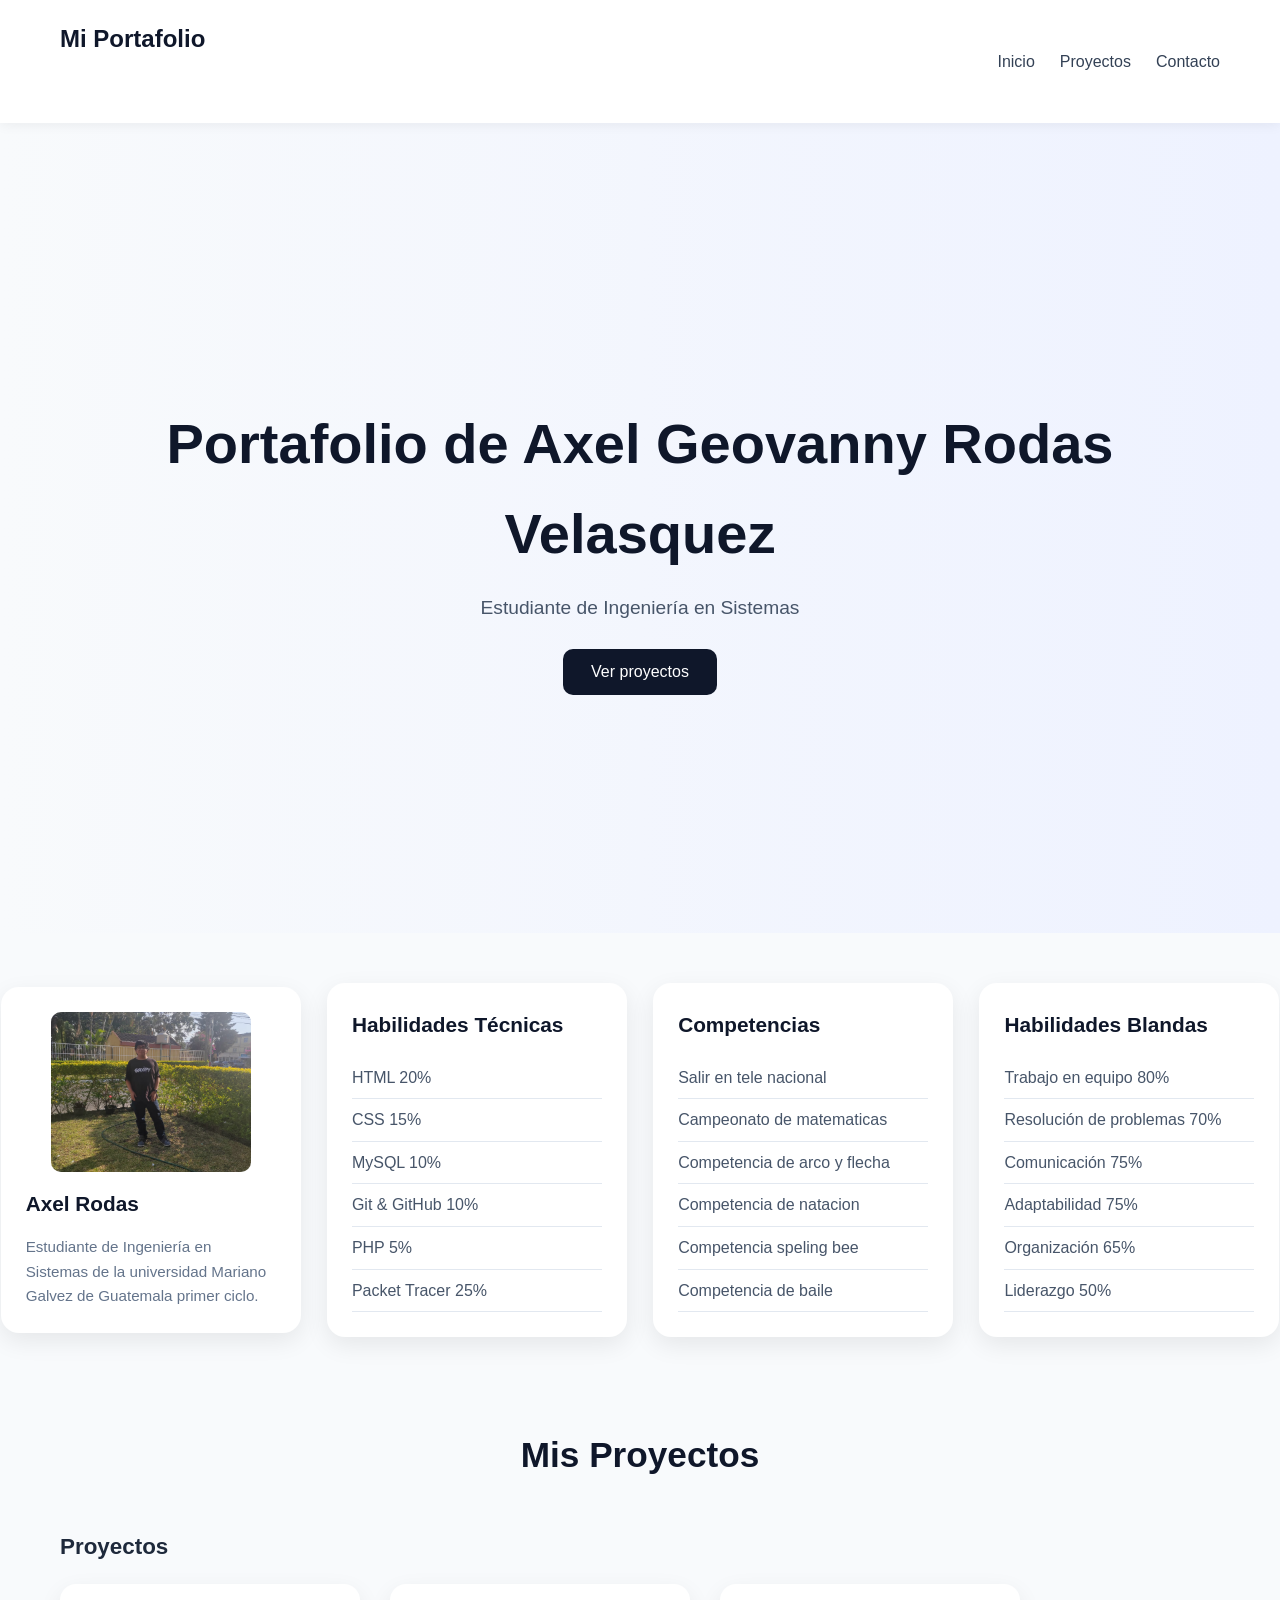
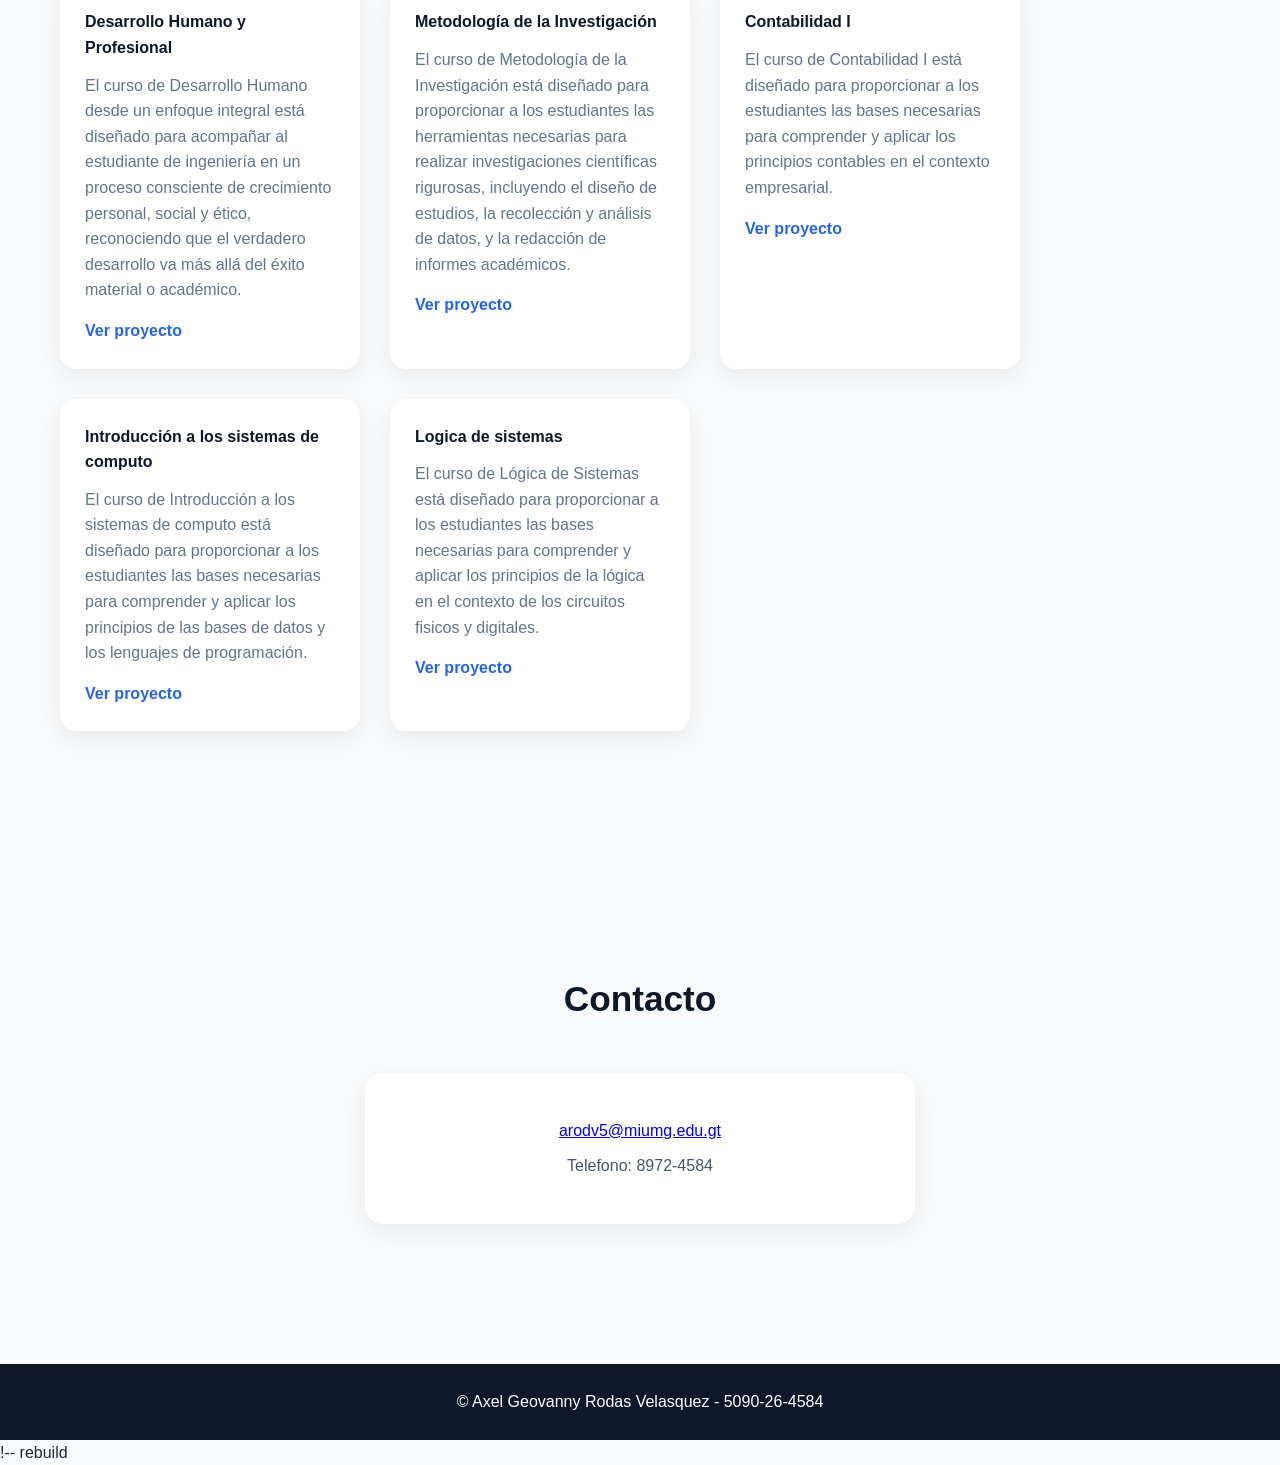
==== index.html @ 3778b122 "lowercase index" ====
<!DOCTYPE html>
<html lang="es">
<head>
    <meta charset="UTF-8">
    <meta name="viewport" content="width=device-width, initial-scale=1.0">
    <title>Portafolio Digital - Ingeniería en Sistemas</title>
    <link rel="stylesheet" href="./CSS/normalize.css">
    <link rel="stylesheet" href="./CSS/style.css">
</head>
<body>

    <header>
        <nav>
            <h2>Mi Portafolio</h2>
            <ul>
                <li><a href="#inicio">Inicio</a></li>
                <li><a href="#proyectos">Proyectos</a></li>
                <li><a href="#contacto">Contacto</a></li>
            </ul>
        </nav>
    </header>

    <section id="inicio" class="hero">
        <div class="hero-content">
            <h1>Portafolio de Axel Geovanny Rodas Velasquez</h1>
            <p>Estudiante de Ingeniería en Sistemas</p>
            <button onclick="scrollToSection('proyectos')">Ver proyectos</button>
        </div>
    </section>

<div class="info-cards">

    <div class="info-card">
        <img src="./Imagenes/Yo.jpeg" alt="Foto de perfil" class="card-profile">
        <h3>Axel Rodas</h3>
        <p>Estudiante de Ingeniería en Sistemas de la universidad Mariano Galvez de Guatemala primer ciclo.</p>
    </div>

    <div class="info-card">
        <h3>Habilidades Técnicas</h3>
        <ul>
            <li>HTML 20%</li>
            <li>CSS 15%</li>
            <li>MySQL 10%</li>
            <li>Git & GitHub 10%</li>
            <li>PHP 5%</li>
            <li>Packet Tracer 25%</li>
        </ul>
    </div>

    <div class="info-card">
        <h3>Competencias</h3>
        <ul>
            <li>Salir en tele nacional</li>
            <li>Campeonato de matematicas</li>
            <li>Competencia de arco y flecha</li>
            <li>Competencia de natacion</li>
            <li>Competencia speling bee</li>
            <li>Competencia de baile</li>
        </ul>
    </div>

    <div class="info-card">
        <h3>Habilidades Blandas</h3>
        <ul>
            <li>Trabajo en equipo 80%</li>
            <li>Resolución de problemas 70%</li>
            <li>Comunicación 75%</li>
            <li>Adaptabilidad 75%</li>
            <li>Organización 65%</li>
            <li>Liderazgo 50%</li>
        </ul>
    </div>

</div>

    <section id="proyectos">
        <h2>Mis Proyectos</h2>

        <div class="clase">
            <h3>Proyectos</h3>
            <div class="cards">
                <div class="card">
                    <h4>Desarrollo Humano y Profesional</h4>
                    <p>El curso de Desarrollo Humano desde un enfoque integral está diseñado para acompañar al estudiante de ingeniería en un proceso consciente de crecimiento personal, social y ético, reconociendo que el verdadero desarrollo va más allá del éxito material o académico.</p>
                    <a href="desarrollo-humano.html">Ver proyecto</a>
                </div>

                <div class="card">
                    <h4>Metodología de la Investigación</h4>
                    <p>El curso de Metodología de la Investigación está diseñado para proporcionar a los estudiantes las herramientas necesarias para realizar investigaciones científicas rigurosas, incluyendo el diseño de estudios, la recolección y análisis de datos, y la redacción de informes académicos.</p>
                    <a href="metodologia-investigacion.html">Ver proyecto</a>
                </div>

                <div class="card">
                    <h4>Contabilidad I</h4>
                    <p>El curso de Contabilidad I está diseñado para proporcionar a los estudiantes las bases necesarias para comprender y aplicar los principios contables en el contexto empresarial.</p>
                    <a href="contabilidad-i.html">Ver proyecto</a>
                </div>
                
                <div class="card">
                    <h4>Introducción a los sistemas de computo</h4>
                    <p>El curso de Introducción a los sistemas de computo está diseñado para proporcionar a los estudiantes las bases necesarias para comprender y aplicar los principios de las bases de datos y los lenguajes de programación.</p>
                    <a href="introduccion-sistemas-computo.html">Ver proyecto</a>
                </div>

                <div class="card">
                    <h4>Logica de sistemas</h4>
                    <p>El curso de Lógica de Sistemas está diseñado para proporcionar a los estudiantes las bases necesarias para comprender y aplicar los principios de la lógica en el contexto de los circuitos fisicos y digitales.</p>
                    <a href="logica-sistemas.html">Ver proyecto</a>
                </div>
            </div>
        </div>

    </section>

    <section id="contacto">
        <h2>Contacto</h2>
        <div class="contact-box">
            <p><a href="mailto:arodv5@miumg.edu.gt">arodv5@miumg.edu.gt</a></p>
            <p>Telefono: 8972-4584</p>
            <p></p>
        </div>
    </section>

    <button id="topBtn">↑</button>

    <script src="./JavaScript/script.js"></script>
    <footer>
        <p>&copy; Axel Geovanny Rodas Velasquez - 5090-26-4584</p>
    </footer>
</body>
</html>! - -  
 r e b u i l d  
 
---- CSS/style.css ----
* {
    margin: 0;
    padding: 0;
    box-sizing: border-box;
    font-family: 'Segoe UI', sans-serif;
    scroll-behavior: smooth;
}

body {
    background-color: #f8fafc;
    color: #1e293b;
    line-height: 1.6;
}

/* Header */
header {
    position: sticky;
    top: 0;
    background: white;
    box-shadow: 0 2px 12px rgba(0, 0, 0, 0.06);
    z-index: 100;
}

nav {
    display: flex;
    justify-content: space-between;
    align-items: center;
    padding: 20px 60px;
}

nav h2 {
    color: #0f172a;
    font-size: 1.5rem;
}

nav ul {
    display: flex;
    list-style: none;
    gap: 25px;
}

nav a {
    text-decoration: none;
    color: #334155;
    font-weight: 500;
    transition: 0.3s;
}

nav a:hover {
    color: #2563eb;
}

/* Hero */
.hero {
    min-height: 90vh;
    display: flex;
    justify-content: center;
    align-items: center;
    text-align: center;
    background: linear-gradient(to right, #f8fafc, #eef2ff);
    padding: 40px;
}

.hero-content h1 {
    font-size: 3.5rem;
    color: #0f172a;
    margin-bottom: 15px;
}

.hero-content p {
    font-size: 1.2rem;
    color: #475569;
}

.hero button {
    margin-top: 25px;
    padding: 14px 28px;
    border: none;
    border-radius: 10px;
    background: #0f172a;
    color: white;
    cursor: pointer;
    font-size: 1rem;
    transition: 0.3s;
}

.hero button:hover {
    background: #2563eb;
    transform: translateY(-3px);
}

/* Setions */
section {
    padding: 90px 60px;
}

h2 {
    text-align: center;
    margin-bottom: 45px;
    font-size: 2.2rem;
    color: #0f172a;
}

/* Projects */
.clase {
    margin-bottom: 60px;
}

.clase h3 {
    margin-bottom: 20px;
    color: #1e293b;
    font-size: 1.4rem;
}

.cards {
    display: flex;
    gap: 30px;
    flex-wrap: wrap;
}

.card {
    background: white;
    width: 300px;
    padding: 25px;
    border-radius: 16px;
    box-shadow: 0 8px 24px rgba(0, 0, 0, 0.07);
    transition: 0.3s;
}

.card:hover {
    transform: translateY(-8px);
}

.card h4 {
    margin-bottom: 12px;
    color: #0f172a;
}

.card p {
    color: #64748b;
}

.card a {
    display: inline-block;
    margin-top: 15px;
    color: #2563eb;
    text-decoration: none;
    font-weight: bold;
}

/* Contact */
.contact-box {
    max-width: 550px;
    margin: auto;
    background: white;
    padding: 35px;
    border-radius: 18px;
    text-align: center;
    box-shadow: 0 8px 24px rgba(0, 0, 0, 0.07);
}

.contact-box p {
    margin: 10px 0;
    color: #475569;
}

/* Button Top */
#topBtn {
    position: fixed;
    bottom: 20px;
    right: 20px;
    padding: 14px 18px;
    border: none;
    border-radius: 50%;
    background: #0f172a;
    color: white;
    cursor: pointer;
    display: none;
    transition: 0.3s;
}

#topBtn:hover {
    background: #2563eb;
}

/* Footer */
footer {
    text-align: center;
    padding: 25px;
    background: #0f172a;
    color: white;
    margin-top: 50px;
}

/* Responsive */
@media(max-width: 768px) {
    nav {
        flex-direction: column;
        gap: 15px;
        padding: 20px;
    }

    .hero-content h1 {
        font-size: 2.4rem;
    }

    .cards {
        justify-content: center;
    }
}

/* Info Cards */

.info-cards{
    display: flex;
    gap: 25px;
    margin-top: 50px;
    flex-wrap: wrap;
}

.info-card{
    background: white;
    width: 300px;
    padding: 25px;
    border-radius: 18px;
    box-shadow: 0 8px 24px rgba(0,0,0,0.08);
    transition: 0.3s;
    margin: auto;
}

.info-card:hover{
    transform: translateY(-8px);
}

.info-card h3{
    margin-bottom: 15px;
    color: #0f172a;
    font-size: 1.3rem;
}

.info-card p{
    color: #64748b;
    line-height: 1.6;
    font-size: 0.95rem;
}

.info-card ul{
    list-style: none;
    padding: 0;
}

.info-card ul li{
    padding: 8px 0;
    border-bottom: 1px solid #e2e8f0;
    color: #475569;
}

/* Foto Card */
.card-profile{
    width: 200px;
    height: 160px;
    border-radius: 10px;
    object-fit: cover;
    display: block;
    margin: auto;
    margin-bottom: 15px;
}
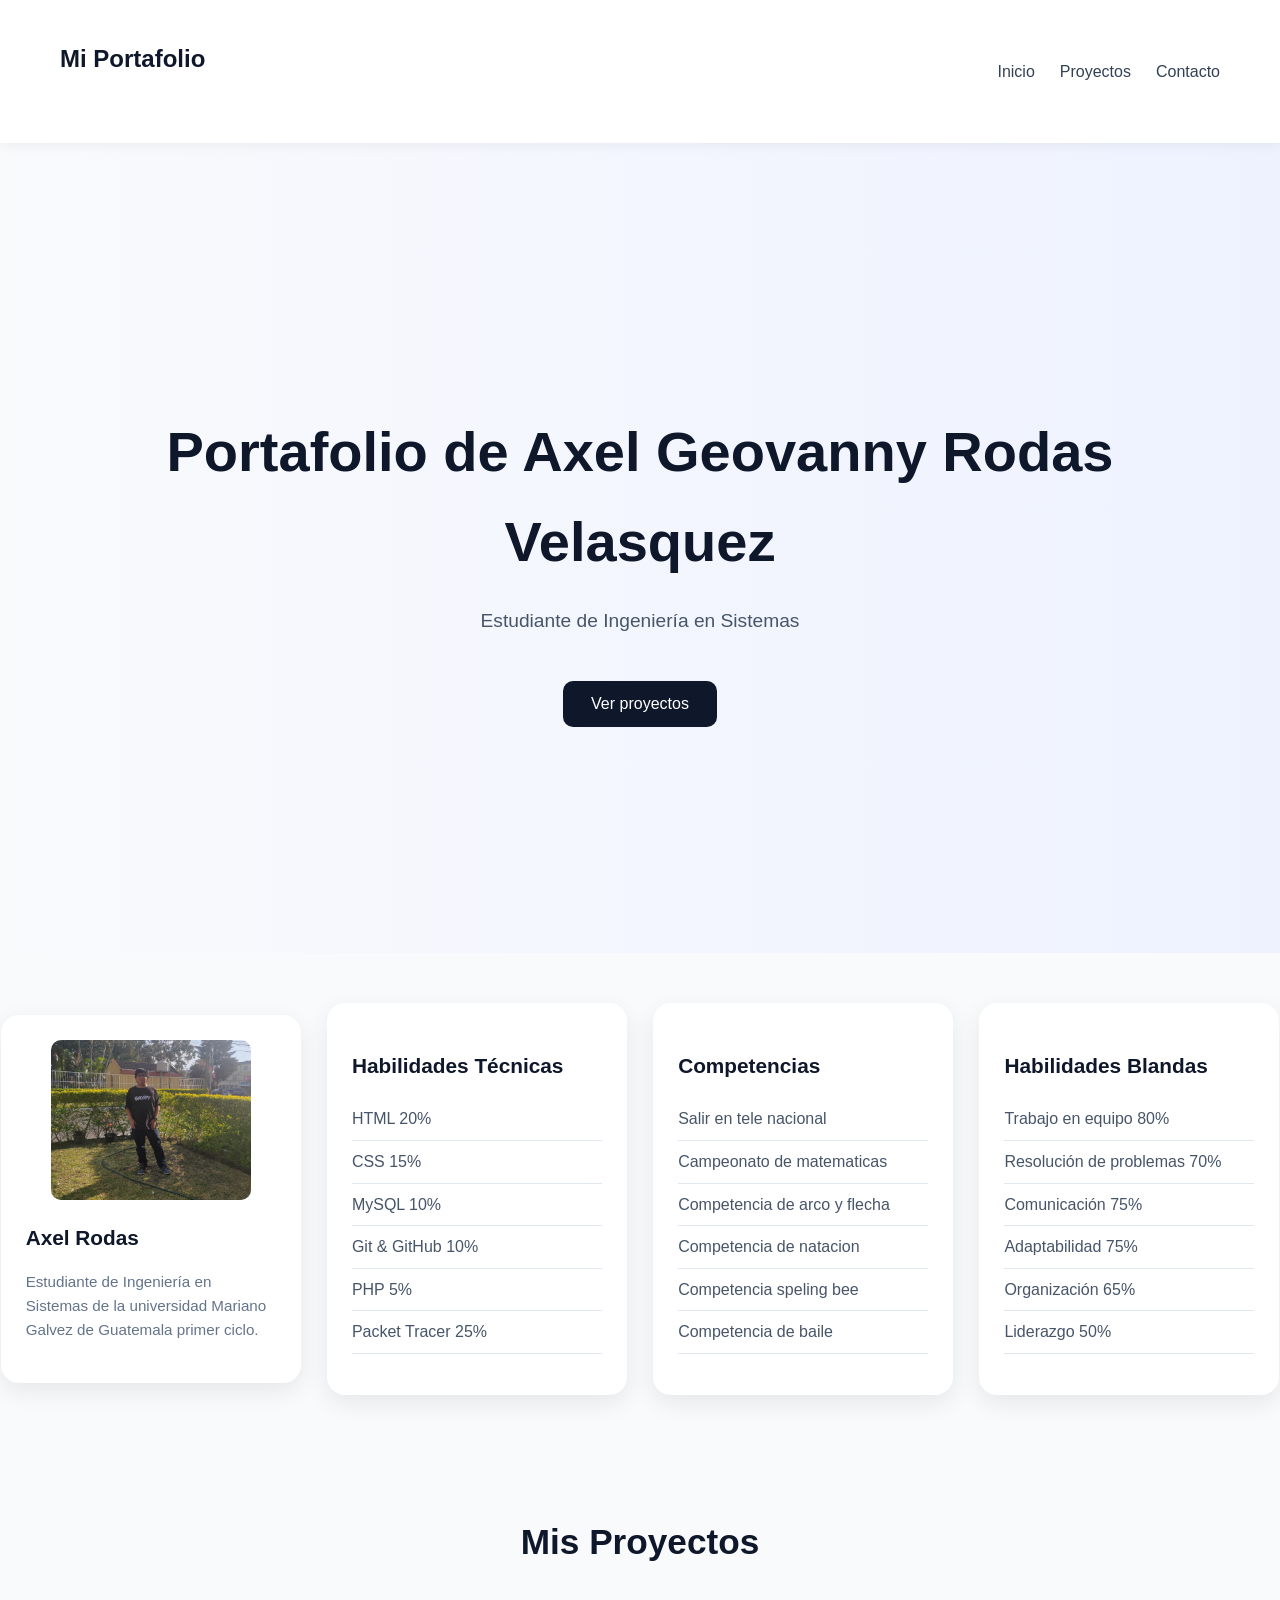
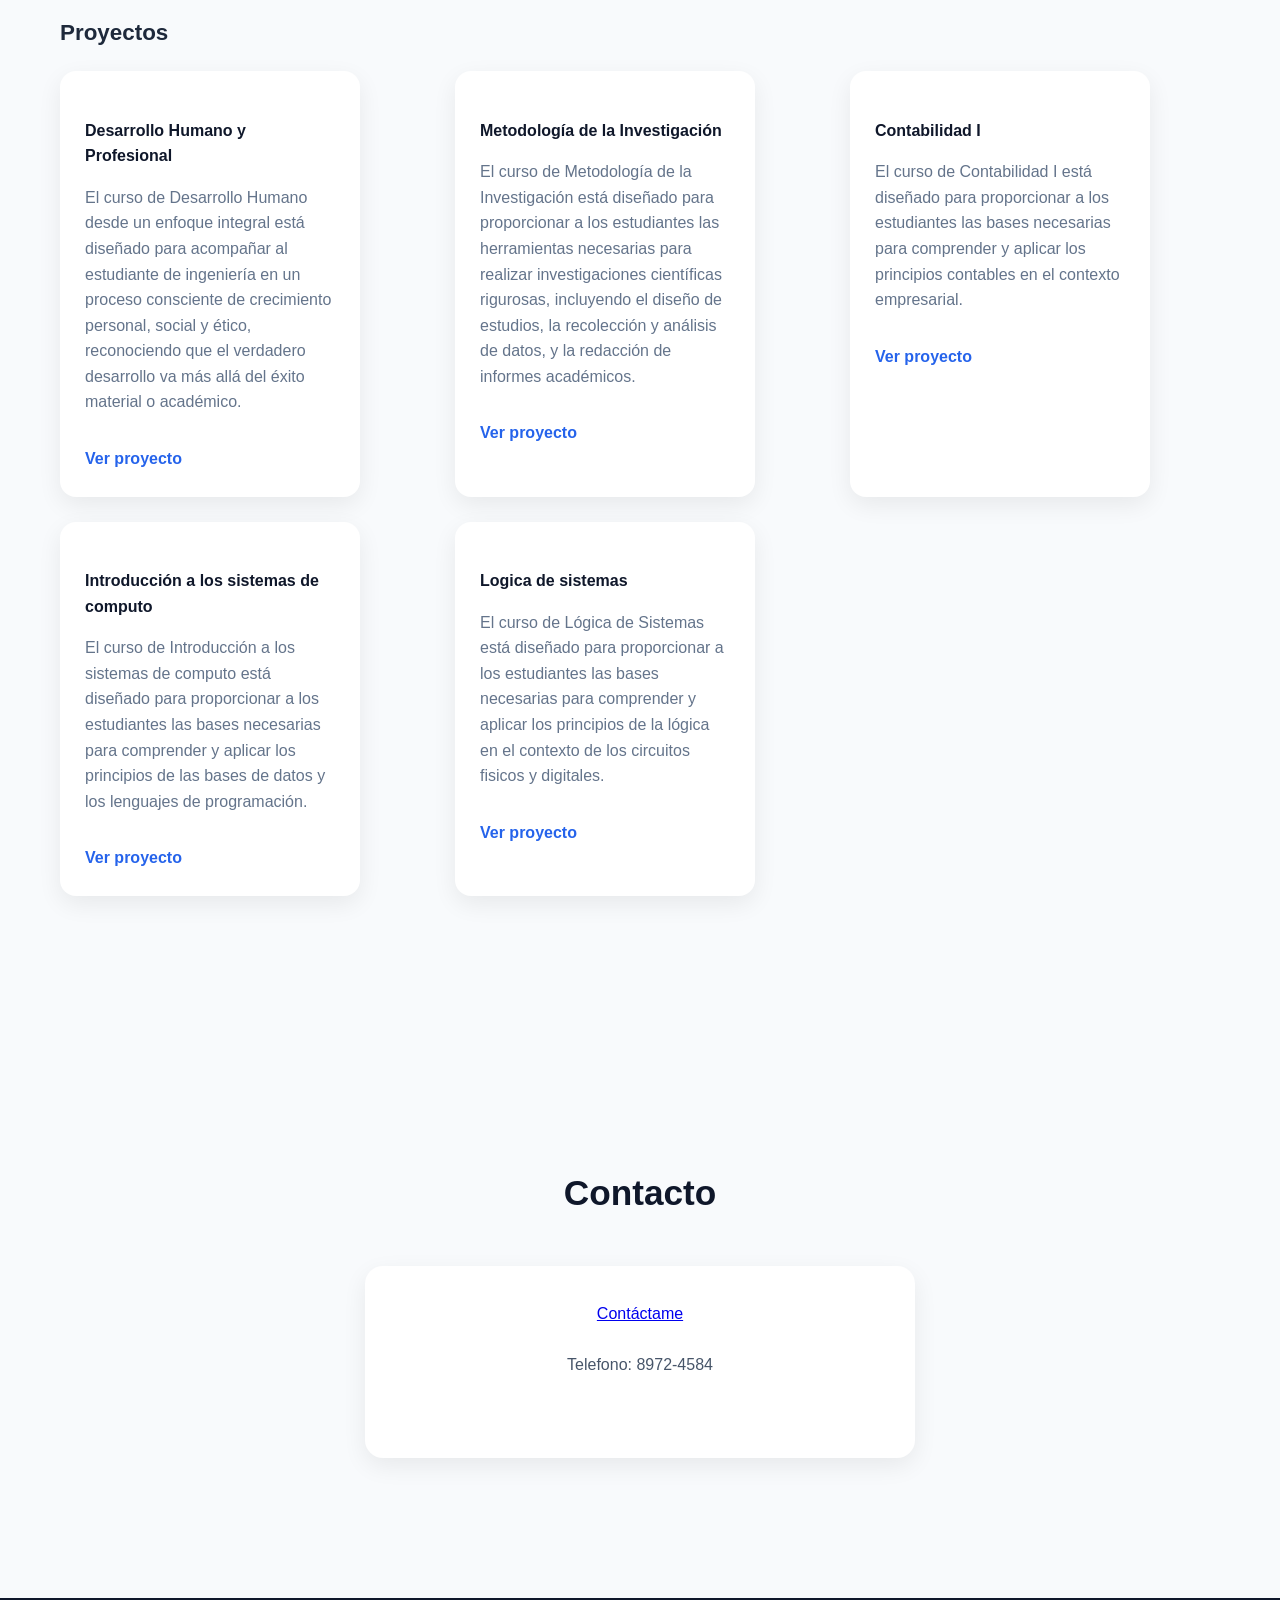
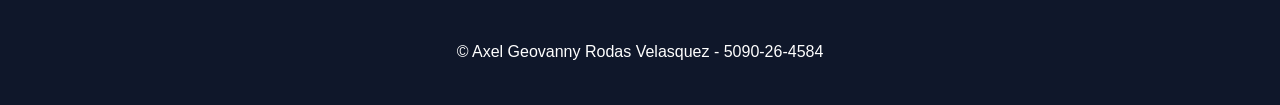
==== commit 73702721: "Final commit" ====
--- a/index.html
+++ b/index.html
@@ -1,137 +1,134 @@
-<!DOCTYPE html>
-<html lang="es">
-<head>
-    <meta charset="UTF-8">
-    <meta name="viewport" content="width=device-width, initial-scale=1.0">
-    <title>Portafolio Digital - Ingeniería en Sistemas</title>
-    <link rel="stylesheet" href="./CSS/normalize.css">
-    <link rel="stylesheet" href="./CSS/style.css">
-</head>
-<body>
-
-    <header>
-        <nav>
-            <h2>Mi Portafolio</h2>
-            <ul>
-                <li><a href="#inicio">Inicio</a></li>
-                <li><a href="#proyectos">Proyectos</a></li>
-                <li><a href="#contacto">Contacto</a></li>
-            </ul>
-        </nav>
-    </header>
-
-    <section id="inicio" class="hero">
-        <div class="hero-content">
-            <h1>Portafolio de Axel Geovanny Rodas Velasquez</h1>
-            <p>Estudiante de Ingeniería en Sistemas</p>
-            <button onclick="scrollToSection('proyectos')">Ver proyectos</button>
-        </div>
-    </section>
-
-<div class="info-cards">
-
-    <div class="info-card">
-        <img src="./Imagenes/Yo.jpeg" alt="Foto de perfil" class="card-profile">
-        <h3>Axel Rodas</h3>
-        <p>Estudiante de Ingeniería en Sistemas de la universidad Mariano Galvez de Guatemala primer ciclo.</p>
-    </div>
-
-    <div class="info-card">
-        <h3>Habilidades Técnicas</h3>
-        <ul>
-            <li>HTML 20%</li>
-            <li>CSS 15%</li>
-            <li>MySQL 10%</li>
-            <li>Git & GitHub 10%</li>
-            <li>PHP 5%</li>
-            <li>Packet Tracer 25%</li>
-        </ul>
-    </div>
-
-    <div class="info-card">
-        <h3>Competencias</h3>
-        <ul>
-            <li>Salir en tele nacional</li>
-            <li>Campeonato de matematicas</li>
-            <li>Competencia de arco y flecha</li>
-            <li>Competencia de natacion</li>
-            <li>Competencia speling bee</li>
-            <li>Competencia de baile</li>
-        </ul>
-    </div>
-
-    <div class="info-card">
-        <h3>Habilidades Blandas</h3>
-        <ul>
-            <li>Trabajo en equipo 80%</li>
-            <li>Resolución de problemas 70%</li>
-            <li>Comunicación 75%</li>
-            <li>Adaptabilidad 75%</li>
-            <li>Organización 65%</li>
-            <li>Liderazgo 50%</li>
-        </ul>
-    </div>
-
-</div>
-
-    <section id="proyectos">
-        <h2>Mis Proyectos</h2>
-
-        <div class="clase">
-            <h3>Proyectos</h3>
-            <div class="cards">
-                <div class="card">
-                    <h4>Desarrollo Humano y Profesional</h4>
-                    <p>El curso de Desarrollo Humano desde un enfoque integral está diseñado para acompañar al estudiante de ingeniería en un proceso consciente de crecimiento personal, social y ético, reconociendo que el verdadero desarrollo va más allá del éxito material o académico.</p>
-                    <a href="desarrollo-humano.html">Ver proyecto</a>
-                </div>
-
-                <div class="card">
-                    <h4>Metodología de la Investigación</h4>
-                    <p>El curso de Metodología de la Investigación está diseñado para proporcionar a los estudiantes las herramientas necesarias para realizar investigaciones científicas rigurosas, incluyendo el diseño de estudios, la recolección y análisis de datos, y la redacción de informes académicos.</p>
-                    <a href="metodologia-investigacion.html">Ver proyecto</a>
-                </div>
-
-                <div class="card">
-                    <h4>Contabilidad I</h4>
-                    <p>El curso de Contabilidad I está diseñado para proporcionar a los estudiantes las bases necesarias para comprender y aplicar los principios contables en el contexto empresarial.</p>
-                    <a href="contabilidad-i.html">Ver proyecto</a>
-                </div>
-                
-                <div class="card">
-                    <h4>Introducción a los sistemas de computo</h4>
-                    <p>El curso de Introducción a los sistemas de computo está diseñado para proporcionar a los estudiantes las bases necesarias para comprender y aplicar los principios de las bases de datos y los lenguajes de programación.</p>
-                    <a href="introduccion-sistemas-computo.html">Ver proyecto</a>
-                </div>
-
-                <div class="card">
-                    <h4>Logica de sistemas</h4>
-                    <p>El curso de Lógica de Sistemas está diseñado para proporcionar a los estudiantes las bases necesarias para comprender y aplicar los principios de la lógica en el contexto de los circuitos fisicos y digitales.</p>
-                    <a href="logica-sistemas.html">Ver proyecto</a>
-                </div>
-            </div>
-        </div>
-
-    </section>
-
-    <section id="contacto">
-        <h2>Contacto</h2>
-        <div class="contact-box">
-            <p><a href="mailto:arodv5@miumg.edu.gt">arodv5@miumg.edu.gt</a></p>
-            <p>Telefono: 8972-4584</p>
-            <p></p>
-        </div>
-    </section>
-
-    <button id="topBtn">↑</button>
-
-    <script src="./JavaScript/script.js"></script>
-    <footer>
-        <p>&copy; Axel Geovanny Rodas Velasquez - 5090-26-4584</p>
-    </footer>
-</body>
-</html>! - - - 
- r e b u i l d - 
- +<!DOCTYPE html>
+<html lang="es">
+<head>
+    <meta charset="UTF-8">
+    <meta name="viewport" content="width=device-width, initial-scale=1.0">
+    <title>Portafolio Digital - Ingeniería en Sistemas</title>
+    <link rel="shortcut icon" href="Imagenes/Logo.png" type="image/x-icon">
+    <link rel="stylesheet" href="./CSS/normalize.css">
+    <link rel="stylesheet" href="./CSS/style.css">
+</head>
+<body>
+
+    <header>
+        <nav>
+            <h2>Mi Portafolio</h2>
+            <ul>
+                <li><a href="#inicio">Inicio</a></li>
+                <li><a href="#proyectos">Proyectos</a></li>
+                <li><a href="#contacto">Contacto</a></li>
+            </ul>
+        </nav>
+    </header>
+
+    <section id="inicio" class="hero">
+        <div class="hero-content">
+            <h1>Portafolio de Axel Geovanny Rodas Velasquez</h1>
+            <p>Estudiante de Ingeniería en Sistemas</p>
+            <button onclick="scrollToSection('proyectos')">Ver proyectos</button>
+        </div>
+    </section>
+
+<div class="info-cards">
+
+    <div class="info-card">
+        <img src="./Imagenes/Yo.jpeg" alt="Foto de perfil" class="card-profile">
+        <h3>Axel Rodas</h3>
+        <p>Estudiante de Ingeniería en Sistemas de la universidad Mariano Galvez de Guatemala primer ciclo.</p>
+    </div>
+
+    <div class="info-card">
+        <h3>Habilidades Técnicas</h3>
+        <ul>
+            <li>HTML 20%</li>
+            <li>CSS 15%</li>
+            <li>MySQL 10%</li>
+            <li>Git & GitHub 10%</li>
+            <li>PHP 5%</li>
+            <li>Packet Tracer 25%</li>
+        </ul>
+    </div>
+
+    <div class="info-card">
+        <h3>Competencias</h3>
+        <ul>
+            <li>Salir en tele nacional</li>
+            <li>Campeonato de matematicas</li>
+            <li>Competencia de arco y flecha</li>
+            <li>Competencia de natacion</li>
+            <li>Competencia speling bee</li>
+            <li>Competencia de baile</li>
+        </ul>
+    </div>
+
+    <div class="info-card">
+        <h3>Habilidades Blandas</h3>
+        <ul>
+            <li>Trabajo en equipo 80%</li>
+            <li>Resolución de problemas 70%</li>
+            <li>Comunicación 75%</li>
+            <li>Adaptabilidad 75%</li>
+            <li>Organización 65%</li>
+            <li>Liderazgo 50%</li>
+        </ul>
+    </div>
+
+</div>
+
+    <section id="proyectos">
+        <h2>Mis Proyectos</h2>
+
+        <div class="clase">
+            <h3>Proyectos</h3>
+            <div class="cards">
+                <div class="card">
+                    <h4>Desarrollo Humano y Profesional</h4>
+                    <p>El curso de Desarrollo Humano desde un enfoque integral está diseñado para acompañar al estudiante de ingeniería en un proceso consciente de crecimiento personal, social y ético, reconociendo que el verdadero desarrollo va más allá del éxito material o académico.</p>
+                    <a href="desarrollo-humano.html">Ver proyecto</a>
+                </div>
+
+                <div class="card">
+                    <h4>Metodología de la Investigación</h4>
+                    <p>El curso de Metodología de la Investigación está diseñado para proporcionar a los estudiantes las herramientas necesarias para realizar investigaciones científicas rigurosas, incluyendo el diseño de estudios, la recolección y análisis de datos, y la redacción de informes académicos.</p>
+                    <a href="metodologia-investigacion.html">Ver proyecto</a>
+                </div>
+
+                <div class="card">
+                    <h4>Contabilidad I</h4>
+                    <p>El curso de Contabilidad I está diseñado para proporcionar a los estudiantes las bases necesarias para comprender y aplicar los principios contables en el contexto empresarial.</p>
+                    <a href="contabilidad-i.html">Ver proyecto</a>
+                </div>
+                
+                <div class="card">
+                    <h4>Introducción a los sistemas de computo</h4>
+                    <p>El curso de Introducción a los sistemas de computo está diseñado para proporcionar a los estudiantes las bases necesarias para comprender y aplicar los principios de las bases de datos y los lenguajes de programación.</p>
+                    <a href="introduccion-sistemas-computo.html">Ver proyecto</a>
+                </div>
+
+                <div class="card">
+                    <h4>Logica de sistemas</h4>
+                    <p>El curso de Lógica de Sistemas está diseñado para proporcionar a los estudiantes las bases necesarias para comprender y aplicar los principios de la lógica en el contexto de los circuitos fisicos y digitales.</p>
+                    <a href="logica-sistemas.html">Ver proyecto</a>
+                </div>
+            </div>
+        </div>
+
+    </section>
+
+    <section id="contacto">
+        <h2>Contacto</h2>
+        <div class="contact-box">
+            <a href="contactame.html" class="email-btn">Contáctame</a>
+            <p>Telefono: 8972-4584</p>
+            <p></p>
+        </div>
+    </section>
+
+    <button id="topBtn">↑</button>
+
+    <script src="./JavaScript/script.js"></script>
+    <footer>
+        <p>&copy; Axel Geovanny Rodas Velasquez - 5090-26-4584</p>
+    </footer>
+</body>
+</html>
--- a/CSS/style.css
+++ b/CSS/style.css
@@ -1,16 +1,3 @@
-* {
-    margin: 0;
-    padding: 0;
-    box-sizing: border-box;
-    font-family: 'Segoe UI', sans-serif;
-    scroll-behavior: smooth;
-}
-
-body {
-    background-color: #f8fafc;
-    color: #1e293b;
-    line-height: 1.6;
-}
 
 /* Header */
 header {
@@ -112,10 +99,10 @@
     font-size: 1.4rem;
 }
 
-.cards {
-    display: flex;
-    gap: 30px;
-    flex-wrap: wrap;
+.cards{
+    display: grid;
+    grid-template-columns: repeat(auto-fit, minmax(280px, 1fr));
+    gap: 25px;
 }
 
 .card {
@@ -157,6 +144,8 @@
     border-radius: 18px;
     text-align: center;
     box-shadow: 0 8px 24px rgba(0, 0, 0, 0.07);
+    display: grid;
+    gap: 15px;
 }
 
 .contact-box p {
@@ -185,11 +174,8 @@
 
 /* Footer */
 footer {
-    text-align: center;
-    padding: 25px;
     background: #0f172a;
     color: white;
-    margin-top: 50px;
 }
 
 /* Responsive */
@@ -212,10 +198,10 @@
 /* Info Cards */
 
 .info-cards{
-    display: flex;
+    display: grid;
+    grid-template-columns: repeat(auto-fit, minmax(250px, 1fr));
     gap: 25px;
     margin-top: 50px;
-    flex-wrap: wrap;
 }
 
 .info-card{
